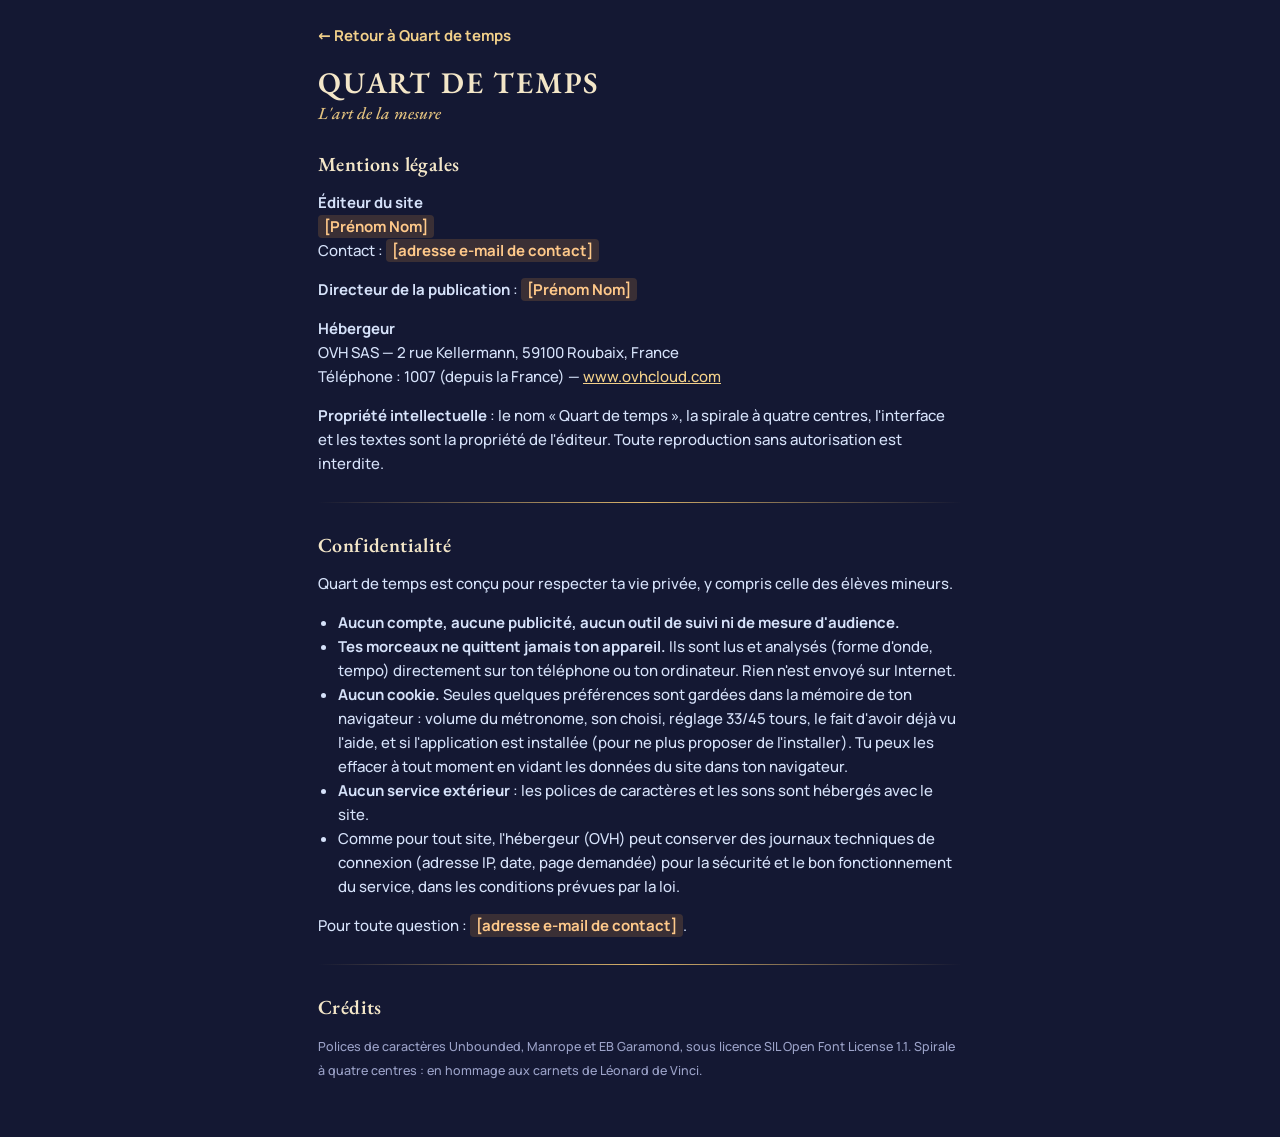
==== mentions-legales.html @ 1b4be7fa "Quart de temps — L'art de la mesure : lecteur et métronome (PWA) Co-Authored-By: Claude Opus 5.5 <no" ====
<!doctype html>
<html lang="fr">
<head>
<meta charset="utf-8">
<meta name="viewport" content="width=device-width, initial-scale=1, viewport-fit=cover">
<title>Mentions légales et confidentialité — Quart de temps</title>
<meta name="theme-color" content="#141833">
<link rel="icon" href="icons/icon.svg" type="image/svg+xml">
<link rel="stylesheet" href="fonts.css">
<style>
  :root { color-scheme: dark; }
  * { box-sizing: border-box; }
  body {
    margin: 0;
    background: #141833;
    color: #D6E2FA;
    font: 500 15px/1.6 "Manrope", system-ui, -apple-system, "Segoe UI", Roboto, sans-serif;
  }
  main {
    max-width: 680px;
    margin: 0 auto;
    padding-left: max(18px, env(safe-area-inset-left, 0px));
    padding-right: max(18px, env(safe-area-inset-right, 0px));
    padding-block: max(24px, env(safe-area-inset-top, 0px)) max(40px, env(safe-area-inset-bottom, 0px));
  }
  a { color: #F2D08A; }
  .back { display: inline-block; margin-bottom: 18px; font-weight: 700; text-decoration: none; }
  h1 { margin: 0 0 4px; font: 600 30px/1.15 "EB Garamond", Georgia, serif; letter-spacing: .06em; color: #F3E6C8; }
  .devise { margin: 0 0 28px; font: italic 500 17px/1 "EB Garamond", Georgia, serif; color: #E3C27F; }
  h2 { margin: 30px 0 8px; font: 600 20px/1.2 "EB Garamond", Georgia, serif; color: #F3E6C8; letter-spacing: .02em; }
  p, li { color: #D6E2FA; }
  ul { padding-left: 20px; }
  .fill { padding: 1px 6px; border-radius: 4px; background: rgba(255, 166, 61, .16); color: #FFC98A; font-weight: 700; }
  .rule { height: 1px; margin: 26px 0; background: linear-gradient(90deg, rgba(217, 178, 106, 0), #D9B26A, rgba(217, 178, 106, 0)); }
  small { color: #9CA3C9; }
</style>
</head>
<body>
<main>
  <a class="back" href="./">← Retour à Quart de temps</a>
  <h1>QUART DE TEMPS</h1>
  <p class="devise">L'art de la mesure</p>

  <h2>Mentions légales</h2>
  <p><b>Éditeur du site</b><br>
    <span class="fill">[Prénom Nom]</span><br>
    Contact : <span class="fill">[adresse e-mail de contact]</span></p>
  <p><b>Directeur de la publication</b> : <span class="fill">[Prénom Nom]</span></p>
  <p><b>Hébergeur</b><br>
    OVH SAS — 2 rue Kellermann, 59100 Roubaix, France<br>
    Téléphone : 1007 (depuis la France) — <a href="https://www.ovhcloud.com" rel="noopener">www.ovhcloud.com</a></p>
  <p><b>Propriété intellectuelle</b> : le nom « Quart de temps », la spirale à quatre centres, l'interface et les textes sont la propriété de l'éditeur. Toute reproduction sans autorisation est interdite.</p>

  <div class="rule"></div>

  <h2>Confidentialité</h2>
  <p>Quart de temps est conçu pour respecter ta vie privée, y compris celle des élèves mineurs.</p>
  <ul>
    <li><b>Aucun compte, aucune publicité, aucun outil de suivi ni de mesure d'audience.</b></li>
    <li><b>Tes morceaux ne quittent jamais ton appareil.</b> Ils sont lus et analysés (forme d'onde, tempo) directement sur ton téléphone ou ton ordinateur. Rien n'est envoyé sur Internet.</li>
    <li><b>Aucun cookie.</b> Seules quelques préférences sont gardées dans la mémoire de ton navigateur : volume du métronome, son choisi, réglage 33/45 tours, le fait d'avoir déjà vu l'aide, et si l'application est installée (pour ne plus proposer de l'installer). Tu peux les effacer à tout moment en vidant les données du site dans ton navigateur.</li>
    <li><b>Aucun service extérieur</b> : les polices de caractères et les sons sont hébergés avec le site.</li>
    <li>Comme pour tout site, l'hébergeur (OVH) peut conserver des journaux techniques de connexion (adresse IP, date, page demandée) pour la sécurité et le bon fonctionnement du service, dans les conditions prévues par la loi.</li>
  </ul>
  <p>Pour toute question : <span class="fill">[adresse e-mail de contact]</span>.</p>

  <div class="rule"></div>

  <h2>Crédits</h2>
  <p><small>Polices de caractères Unbounded, Manrope et EB Garamond, sous licence SIL Open Font License 1.1. Spirale à quatre centres : en hommage aux carnets de Léonard de Vinci.</small></p>
</main>
</body>
</html>
---- fonts.css ----
/* Polices hébergées localement (aucun appel à Google : fonctionne hors connexion et respecte le RGPD). Sous-ensemble latin. */
@font-face { font-family: 'EB Garamond'; font-style: italic; font-weight: 500; font-display: swap; src: url('fonts/ebgaramond-italic-500.woff2') format('woff2'); unicode-range: U+0000-00FF, U+0131, U+0152-0153, U+02BB-02BC, U+02C6, U+02DA, U+02DC, U+0304, U+0308, U+0329, U+2000-206F, U+20AC, U+2122, U+2191, U+2193, U+2212, U+2215, U+FEFF, U+FFFD; }
@font-face { font-family: 'EB Garamond'; font-style: normal; font-weight: 500; font-display: swap; src: url('fonts/ebgaramond-normal-500.woff2') format('woff2'); unicode-range: U+0000-00FF, U+0131, U+0152-0153, U+02BB-02BC, U+02C6, U+02DA, U+02DC, U+0304, U+0308, U+0329, U+2000-206F, U+20AC, U+2122, U+2191, U+2193, U+2212, U+2215, U+FEFF, U+FFFD; }
@font-face { font-family: 'EB Garamond'; font-style: normal; font-weight: 600; font-display: swap; src: url('fonts/ebgaramond-normal-500.woff2') format('woff2'); unicode-range: U+0000-00FF, U+0131, U+0152-0153, U+02BB-02BC, U+02C6, U+02DA, U+02DC, U+0304, U+0308, U+0329, U+2000-206F, U+20AC, U+2122, U+2191, U+2193, U+2212, U+2215, U+FEFF, U+FFFD; }
@font-face { font-family: 'Manrope'; font-style: normal; font-weight: 500; font-display: swap; src: url('fonts/manrope-normal-500.woff2') format('woff2'); unicode-range: U+0000-00FF, U+0131, U+0152-0153, U+02BB-02BC, U+02C6, U+02DA, U+02DC, U+0304, U+0308, U+0329, U+2000-206F, U+20AC, U+2122, U+2191, U+2193, U+2212, U+2215, U+FEFF, U+FFFD; }
@font-face { font-family: 'Manrope'; font-style: normal; font-weight: 600; font-display: swap; src: url('fonts/manrope-normal-500.woff2') format('woff2'); unicode-range: U+0000-00FF, U+0131, U+0152-0153, U+02BB-02BC, U+02C6, U+02DA, U+02DC, U+0304, U+0308, U+0329, U+2000-206F, U+20AC, U+2122, U+2191, U+2193, U+2212, U+2215, U+FEFF, U+FFFD; }
@font-face { font-family: 'Manrope'; font-style: normal; font-weight: 700; font-display: swap; src: url('fonts/manrope-normal-500.woff2') format('woff2'); unicode-range: U+0000-00FF, U+0131, U+0152-0153, U+02BB-02BC, U+02C6, U+02DA, U+02DC, U+0304, U+0308, U+0329, U+2000-206F, U+20AC, U+2122, U+2191, U+2193, U+2212, U+2215, U+FEFF, U+FFFD; }
@font-face { font-family: 'Manrope'; font-style: normal; font-weight: 800; font-display: swap; src: url('fonts/manrope-normal-500.woff2') format('woff2'); unicode-range: U+0000-00FF, U+0131, U+0152-0153, U+02BB-02BC, U+02C6, U+02DA, U+02DC, U+0304, U+0308, U+0329, U+2000-206F, U+20AC, U+2122, U+2191, U+2193, U+2212, U+2215, U+FEFF, U+FFFD; }
@font-face { font-family: 'Unbounded'; font-style: normal; font-weight: 400; font-display: swap; src: url('fonts/unbounded-normal-400.woff2') format('woff2'); unicode-range: U+0000-00FF, U+0131, U+0152-0153, U+02BB-02BC, U+02C6, U+02DA, U+02DC, U+0304, U+0308, U+0329, U+2000-206F, U+20AC, U+2122, U+2191, U+2193, U+2212, U+2215, U+FEFF, U+FFFD; }
@font-face { font-family: 'Unbounded'; font-style: normal; font-weight: 500; font-display: swap; src: url('fonts/unbounded-normal-400.woff2') format('woff2'); unicode-range: U+0000-00FF, U+0131, U+0152-0153, U+02BB-02BC, U+02C6, U+02DA, U+02DC, U+0304, U+0308, U+0329, U+2000-206F, U+20AC, U+2122, U+2191, U+2193, U+2212, U+2215, U+FEFF, U+FFFD; }
@font-face { font-family: 'Unbounded'; font-style: normal; font-weight: 600; font-display: swap; src: url('fonts/unbounded-normal-400.woff2') format('woff2'); unicode-range: U+0000-00FF, U+0131, U+0152-0153, U+02BB-02BC, U+02C6, U+02DA, U+02DC, U+0304, U+0308, U+0329, U+2000-206F, U+20AC, U+2122, U+2191, U+2193, U+2212, U+2215, U+FEFF, U+FFFD; }
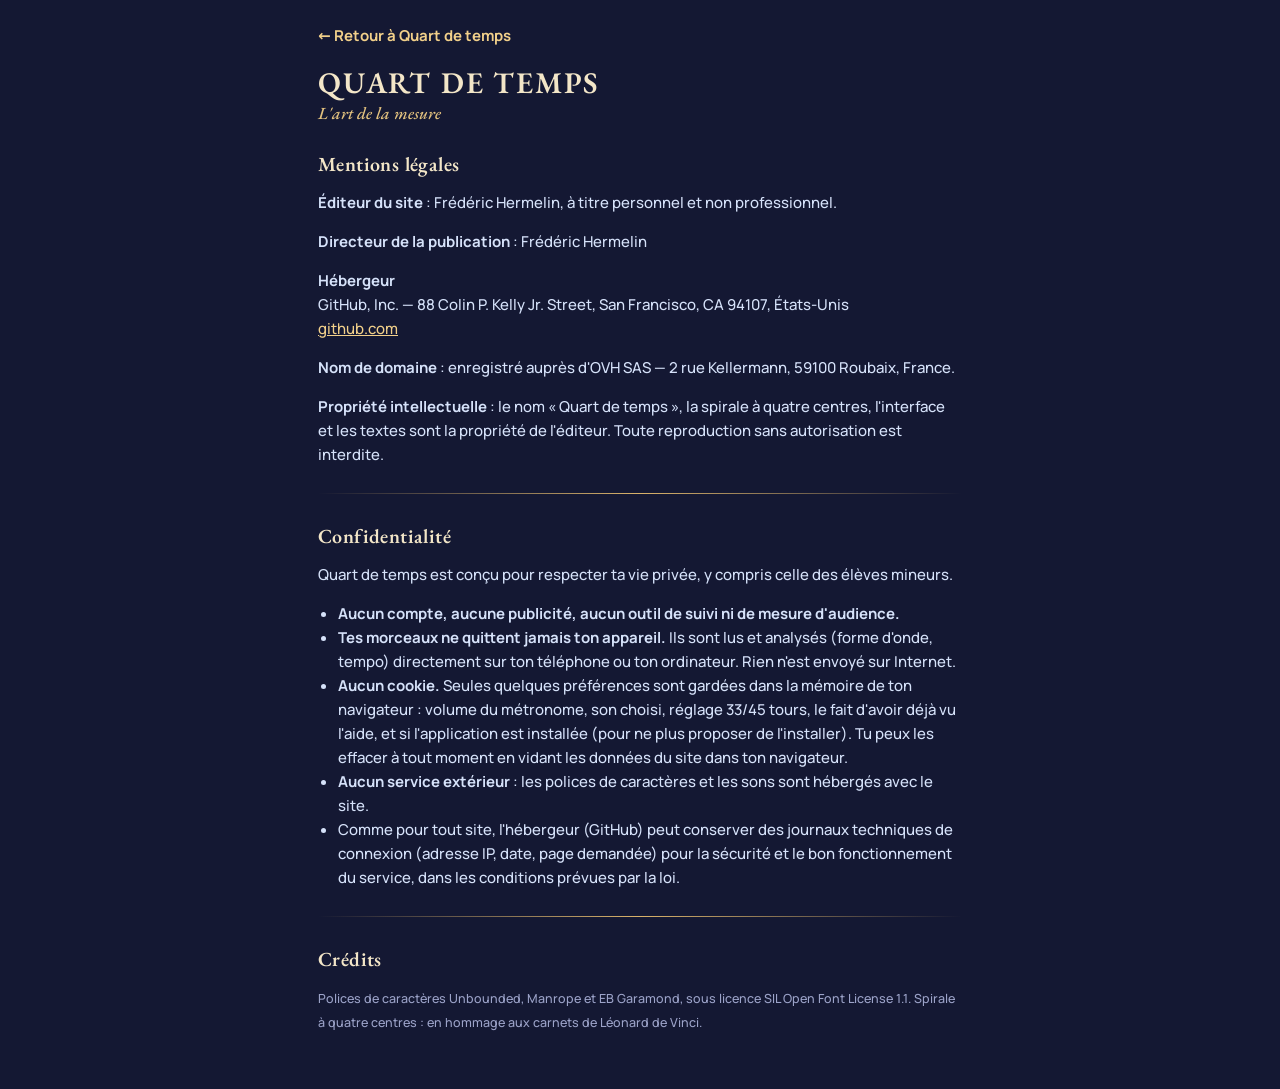
==== commit 620a9ca1: "Signature Frédéric Hermelin en pied de page ; mentions légales : éditeur, hébergeur GitHub (cache v2" ====
--- a/mentions-legales.html
+++ b/mentions-legales.html
@@ -42,13 +42,12 @@
   <p class="devise">L'art de la mesure</p>
 
   <h2>Mentions légales</h2>
-  <p><b>Éditeur du site</b><br>
-    <span class="fill">[Prénom Nom]</span><br>
-    Contact : <span class="fill">[adresse e-mail de contact]</span></p>
-  <p><b>Directeur de la publication</b> : <span class="fill">[Prénom Nom]</span></p>
+  <p><b>Éditeur du site</b> : Frédéric Hermelin, à titre personnel et non professionnel.</p>
+  <p><b>Directeur de la publication</b> : Frédéric Hermelin</p>
   <p><b>Hébergeur</b><br>
-    OVH SAS — 2 rue Kellermann, 59100 Roubaix, France<br>
-    Téléphone : 1007 (depuis la France) — <a href="https://www.ovhcloud.com" rel="noopener">www.ovhcloud.com</a></p>
+    GitHub, Inc. — 88 Colin P. Kelly Jr. Street, San Francisco, CA 94107, États-Unis<br>
+    <a href="https://github.com" rel="noopener">github.com</a></p>
+  <p><b>Nom de domaine</b> : enregistré auprès d'OVH SAS — 2 rue Kellermann, 59100 Roubaix, France.</p>
   <p><b>Propriété intellectuelle</b> : le nom « Quart de temps », la spirale à quatre centres, l'interface et les textes sont la propriété de l'éditeur. Toute reproduction sans autorisation est interdite.</p>
 
   <div class="rule"></div>
@@ -60,9 +59,8 @@
     <li><b>Tes morceaux ne quittent jamais ton appareil.</b> Ils sont lus et analysés (forme d'onde, tempo) directement sur ton téléphone ou ton ordinateur. Rien n'est envoyé sur Internet.</li>
     <li><b>Aucun cookie.</b> Seules quelques préférences sont gardées dans la mémoire de ton navigateur : volume du métronome, son choisi, réglage 33/45 tours, le fait d'avoir déjà vu l'aide, et si l'application est installée (pour ne plus proposer de l'installer). Tu peux les effacer à tout moment en vidant les données du site dans ton navigateur.</li>
     <li><b>Aucun service extérieur</b> : les polices de caractères et les sons sont hébergés avec le site.</li>
-    <li>Comme pour tout site, l'hébergeur (OVH) peut conserver des journaux techniques de connexion (adresse IP, date, page demandée) pour la sécurité et le bon fonctionnement du service, dans les conditions prévues par la loi.</li>
+    <li>Comme pour tout site, l'hébergeur (GitHub) peut conserver des journaux techniques de connexion (adresse IP, date, page demandée) pour la sécurité et le bon fonctionnement du service, dans les conditions prévues par la loi.</li>
   </ul>
-  <p>Pour toute question : <span class="fill">[adresse e-mail de contact]</span>.</p>
 
   <div class="rule"></div>
 
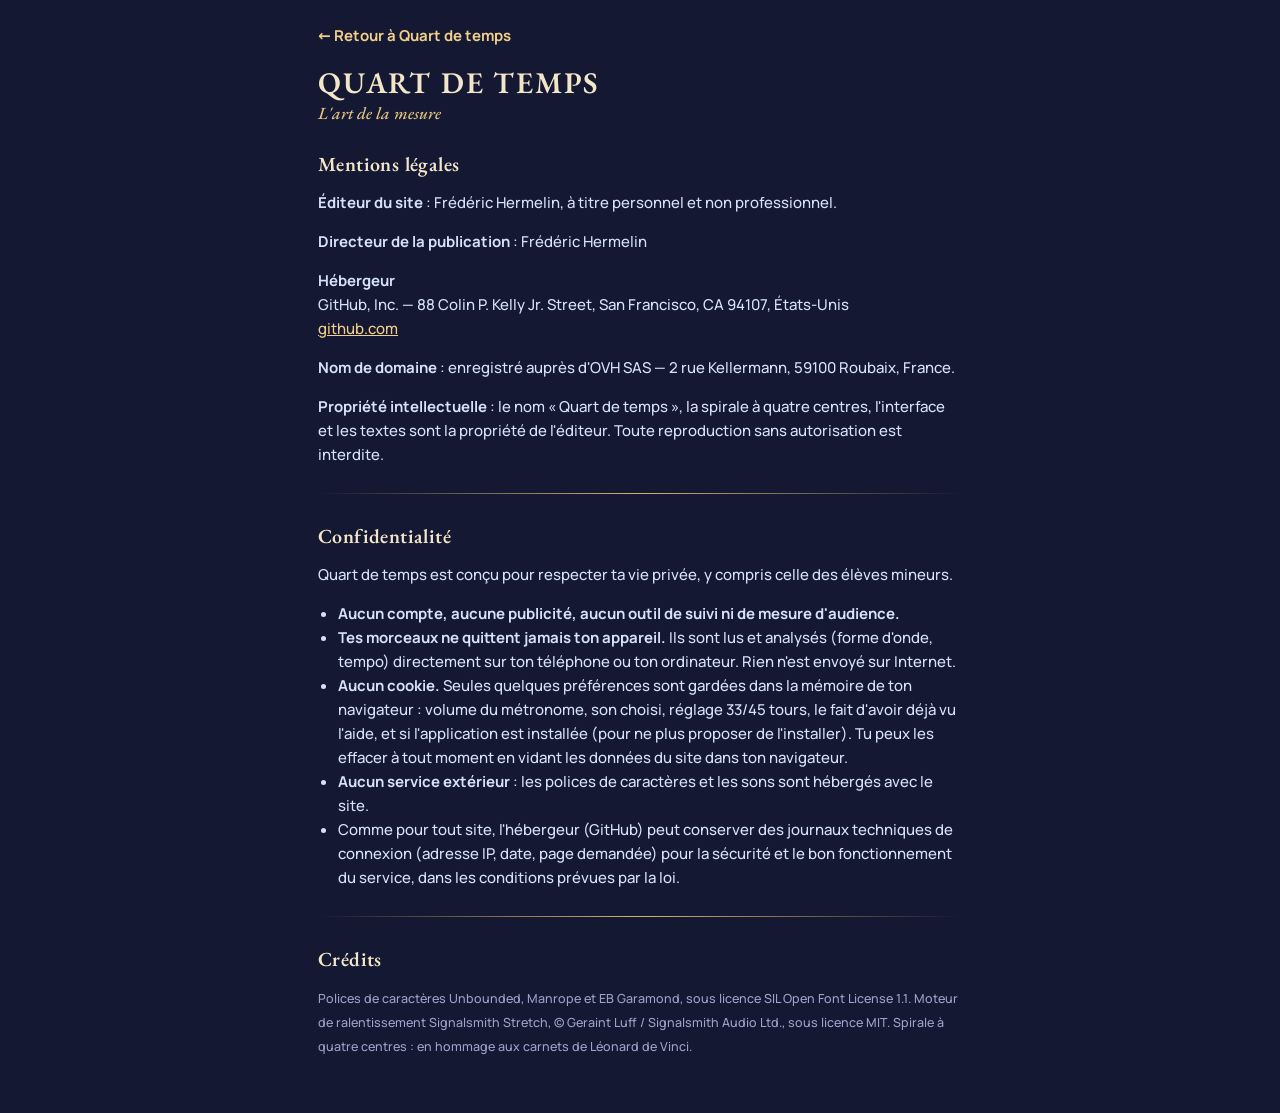
==== commit c8306be4: "Ralentisseur Signalsmith Stretch (MIT) : qualité studio, attaques de batterie nettes ; lecteur natif" ====
--- a/mentions-legales.html
+++ b/mentions-legales.html
@@ -65,7 +65,7 @@
   <div class="rule"></div>
 
   <h2>Crédits</h2>
-  <p><small>Polices de caractères Unbounded, Manrope et EB Garamond, sous licence SIL Open Font License 1.1. Spirale à quatre centres : en hommage aux carnets de Léonard de Vinci.</small></p>
+  <p><small>Polices de caractères Unbounded, Manrope et EB Garamond, sous licence SIL Open Font License 1.1. Moteur de ralentissement Signalsmith Stretch, © Geraint Luff / Signalsmith Audio Ltd., sous licence MIT. Spirale à quatre centres : en hommage aux carnets de Léonard de Vinci.</small></p>
 </main>
 </body>
 </html>
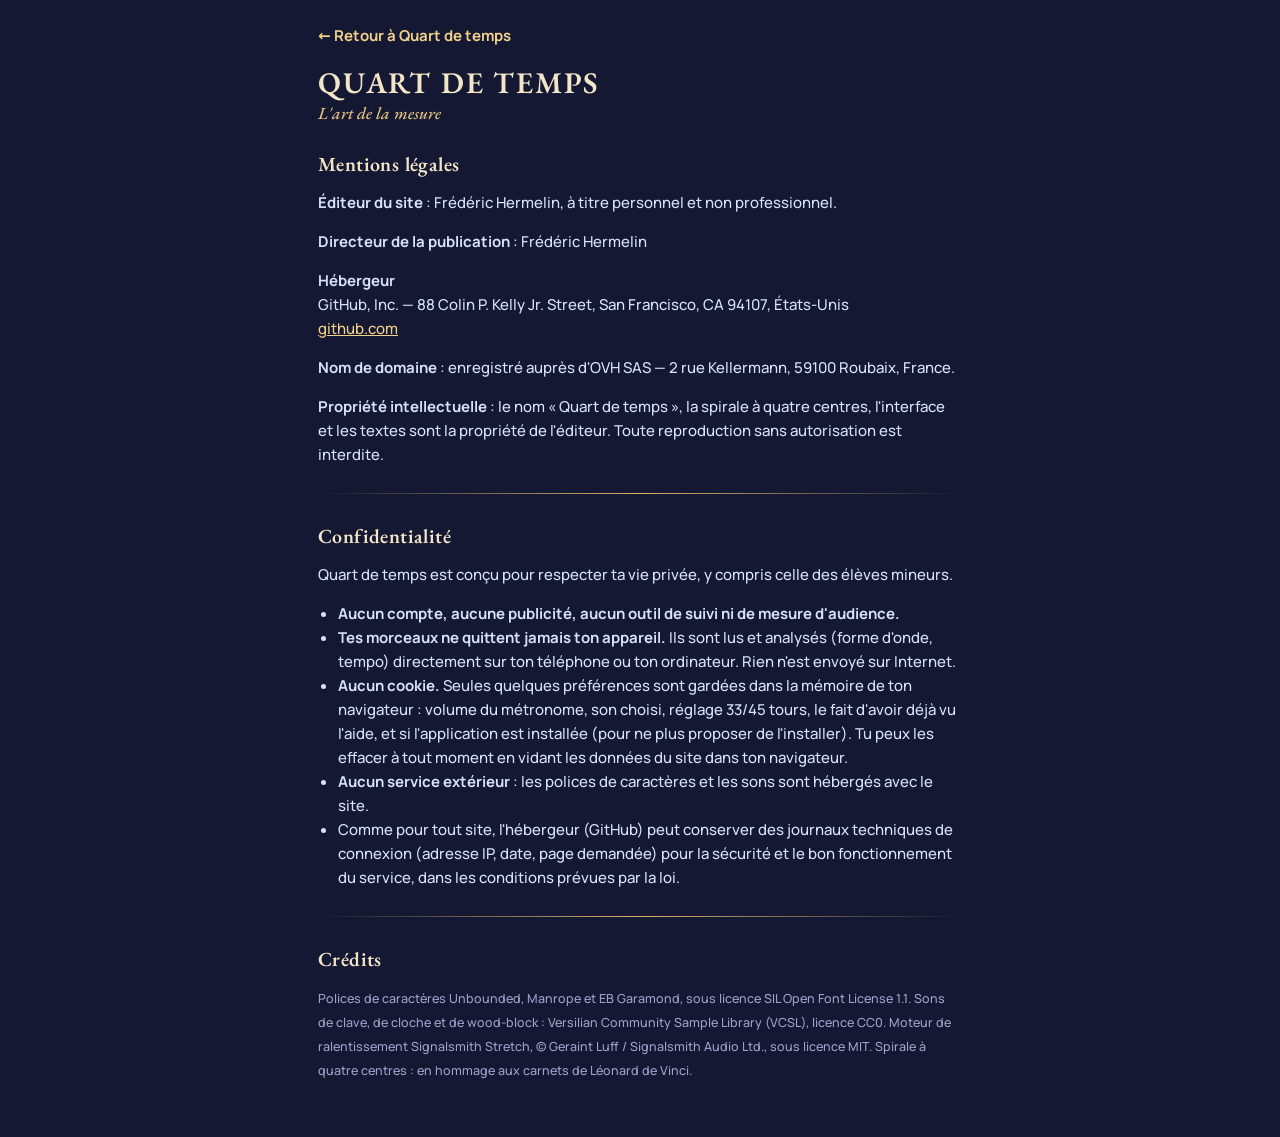
==== commit 8677e0b7: "Ergonomie : métronome en premier, Play doré central (−5 −1 ▶ +1 +5), disque à 85 %, toucher le 121 d" ====
--- a/mentions-legales.html
+++ b/mentions-legales.html
@@ -65,7 +65,7 @@
   <div class="rule"></div>
 
   <h2>Crédits</h2>
-  <p><small>Polices de caractères Unbounded, Manrope et EB Garamond, sous licence SIL Open Font License 1.1. Moteur de ralentissement Signalsmith Stretch, © Geraint Luff / Signalsmith Audio Ltd., sous licence MIT. Spirale à quatre centres : en hommage aux carnets de Léonard de Vinci.</small></p>
+  <p><small>Polices de caractères Unbounded, Manrope et EB Garamond, sous licence SIL Open Font License 1.1. Sons de clave, de cloche et de wood-block : Versilian Community Sample Library (VCSL), licence CC0. Moteur de ralentissement Signalsmith Stretch, © Geraint Luff / Signalsmith Audio Ltd., sous licence MIT. Spirale à quatre centres : en hommage aux carnets de Léonard de Vinci.</small></p>
 </main>
 </body>
 </html>
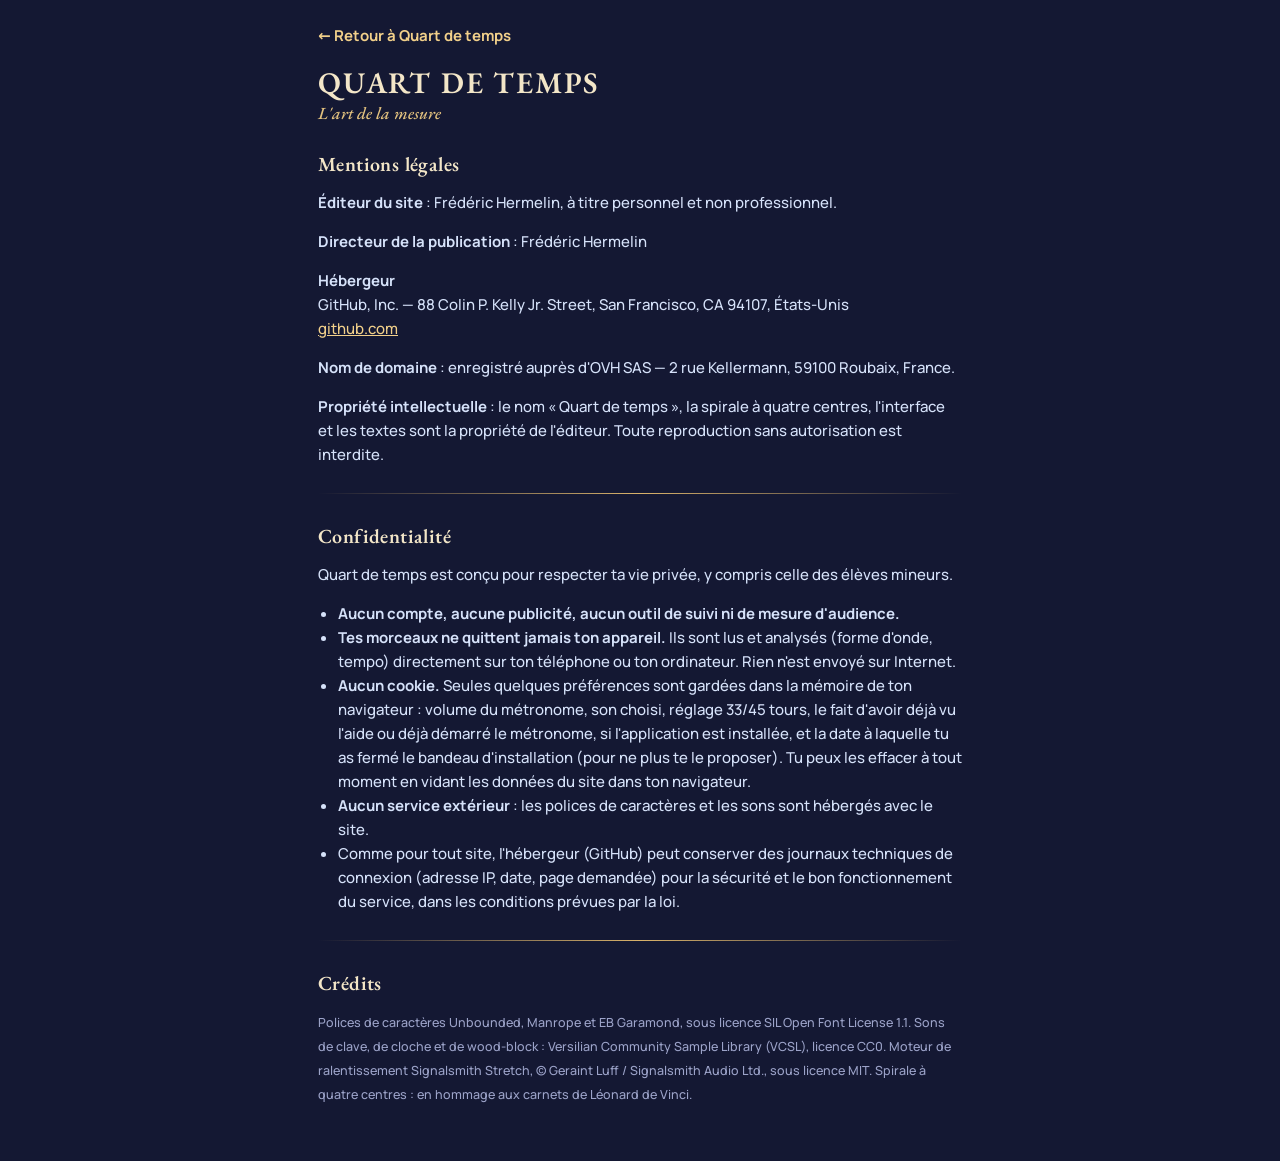
==== commit 188c52c6: "v61 : affichage tête haute à la place du rapporteur Co-Authored-By: Claude Sonnet 5.5 <noreply@anthr" ====
--- a/mentions-legales.html
+++ b/mentions-legales.html
@@ -57,7 +57,7 @@
   <ul>
     <li><b>Aucun compte, aucune publicité, aucun outil de suivi ni de mesure d'audience.</b></li>
     <li><b>Tes morceaux ne quittent jamais ton appareil.</b> Ils sont lus et analysés (forme d'onde, tempo) directement sur ton téléphone ou ton ordinateur. Rien n'est envoyé sur Internet.</li>
-    <li><b>Aucun cookie.</b> Seules quelques préférences sont gardées dans la mémoire de ton navigateur : volume du métronome, son choisi, réglage 33/45 tours, le fait d'avoir déjà vu l'aide, et si l'application est installée (pour ne plus proposer de l'installer). Tu peux les effacer à tout moment en vidant les données du site dans ton navigateur.</li>
+    <li><b>Aucun cookie.</b> Seules quelques préférences sont gardées dans la mémoire de ton navigateur : volume du métronome, son choisi, réglage 33/45 tours, le fait d'avoir déjà vu l'aide ou déjà démarré le métronome, si l'application est installée, et la date à laquelle tu as fermé le bandeau d'installation (pour ne plus te le proposer). Tu peux les effacer à tout moment en vidant les données du site dans ton navigateur.</li>
     <li><b>Aucun service extérieur</b> : les polices de caractères et les sons sont hébergés avec le site.</li>
     <li>Comme pour tout site, l'hébergeur (GitHub) peut conserver des journaux techniques de connexion (adresse IP, date, page demandée) pour la sécurité et le bon fonctionnement du service, dans les conditions prévues par la loi.</li>
   </ul>
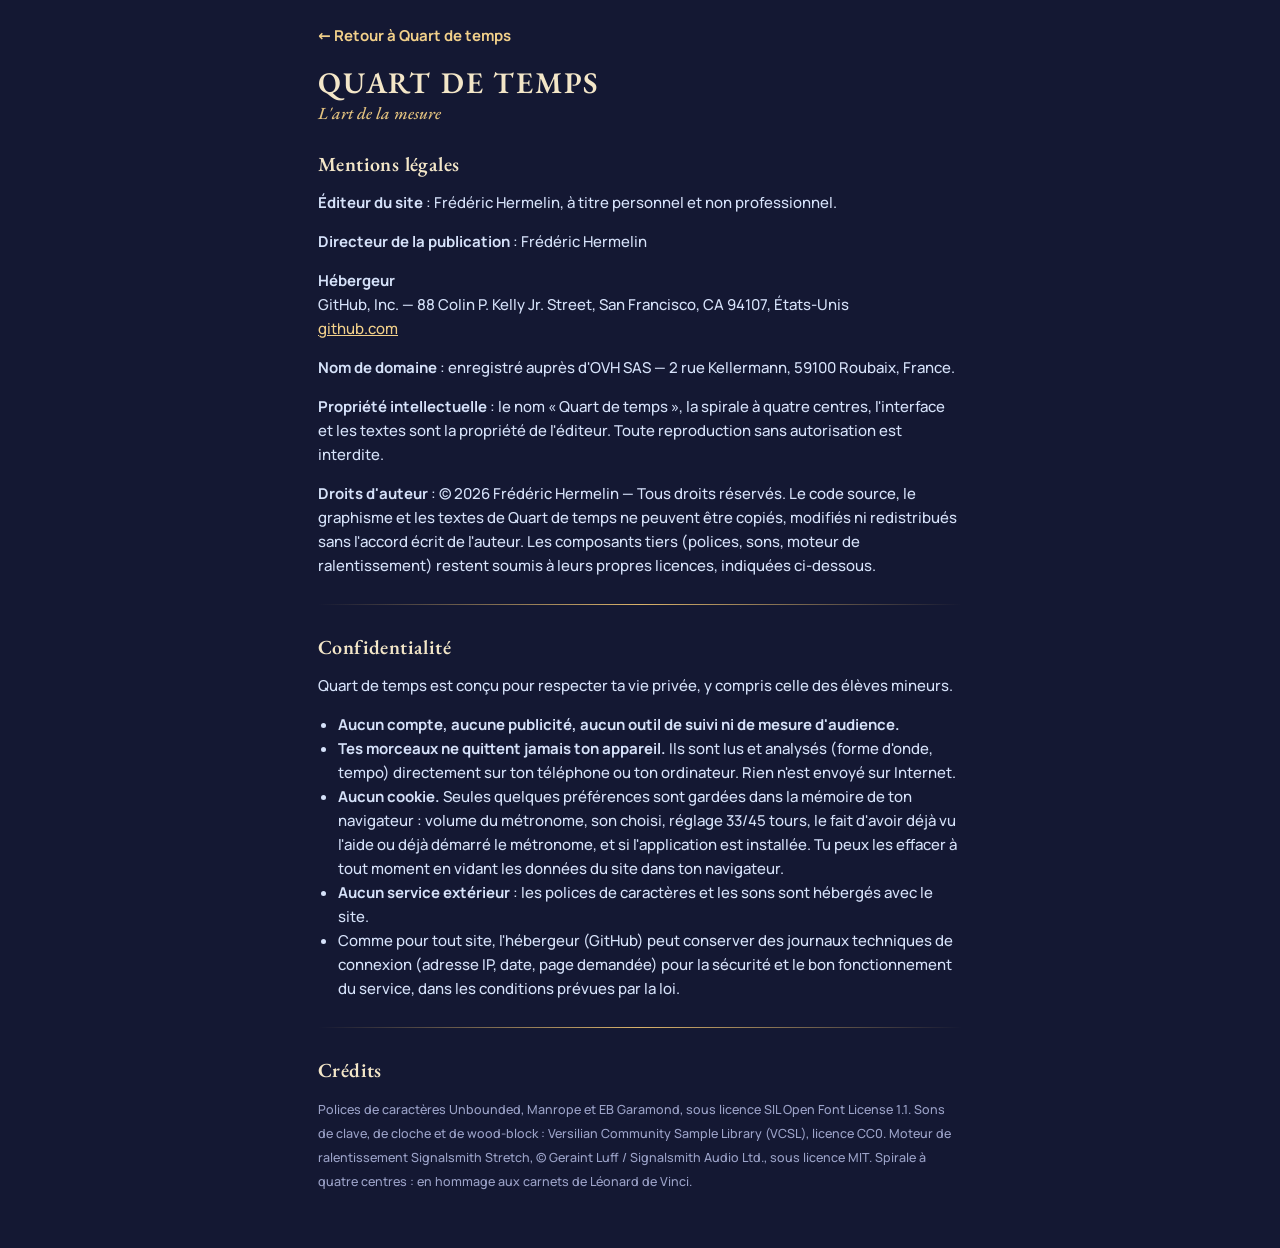
==== commit 8c2eb968: "v97 : droits d'auteur et licence, coup de boomer sur le haut-parleur, disque à glisser pour choisir " ====
--- a/mentions-legales.html
+++ b/mentions-legales.html
@@ -49,6 +49,7 @@
     <a href="https://github.com" rel="noopener">github.com</a></p>
   <p><b>Nom de domaine</b> : enregistré auprès d'OVH SAS — 2 rue Kellermann, 59100 Roubaix, France.</p>
   <p><b>Propriété intellectuelle</b> : le nom « Quart de temps », la spirale à quatre centres, l'interface et les textes sont la propriété de l'éditeur. Toute reproduction sans autorisation est interdite.</p>
+  <p><b>Droits d'auteur</b> : © 2026 Frédéric Hermelin — Tous droits réservés. Le code source, le graphisme et les textes de Quart de temps ne peuvent être copiés, modifiés ni redistribués sans l'accord écrit de l'auteur. Les composants tiers (polices, sons, moteur de ralentissement) restent soumis à leurs propres licences, indiquées ci-dessous.</p>
 
   <div class="rule"></div>
 
@@ -57,7 +58,7 @@
   <ul>
     <li><b>Aucun compte, aucune publicité, aucun outil de suivi ni de mesure d'audience.</b></li>
     <li><b>Tes morceaux ne quittent jamais ton appareil.</b> Ils sont lus et analysés (forme d'onde, tempo) directement sur ton téléphone ou ton ordinateur. Rien n'est envoyé sur Internet.</li>
-    <li><b>Aucun cookie.</b> Seules quelques préférences sont gardées dans la mémoire de ton navigateur : volume du métronome, son choisi, réglage 33/45 tours, le fait d'avoir déjà vu l'aide ou déjà démarré le métronome, si l'application est installée, et la date à laquelle tu as fermé le bandeau d'installation (pour ne plus te le proposer). Tu peux les effacer à tout moment en vidant les données du site dans ton navigateur.</li>
+    <li><b>Aucun cookie.</b> Seules quelques préférences sont gardées dans la mémoire de ton navigateur : volume du métronome, son choisi, réglage 33/45 tours, le fait d'avoir déjà vu l'aide ou déjà démarré le métronome, et si l'application est installée. Tu peux les effacer à tout moment en vidant les données du site dans ton navigateur.</li>
     <li><b>Aucun service extérieur</b> : les polices de caractères et les sons sont hébergés avec le site.</li>
     <li>Comme pour tout site, l'hébergeur (GitHub) peut conserver des journaux techniques de connexion (adresse IP, date, page demandée) pour la sécurité et le bon fonctionnement du service, dans les conditions prévues par la loi.</li>
   </ul>
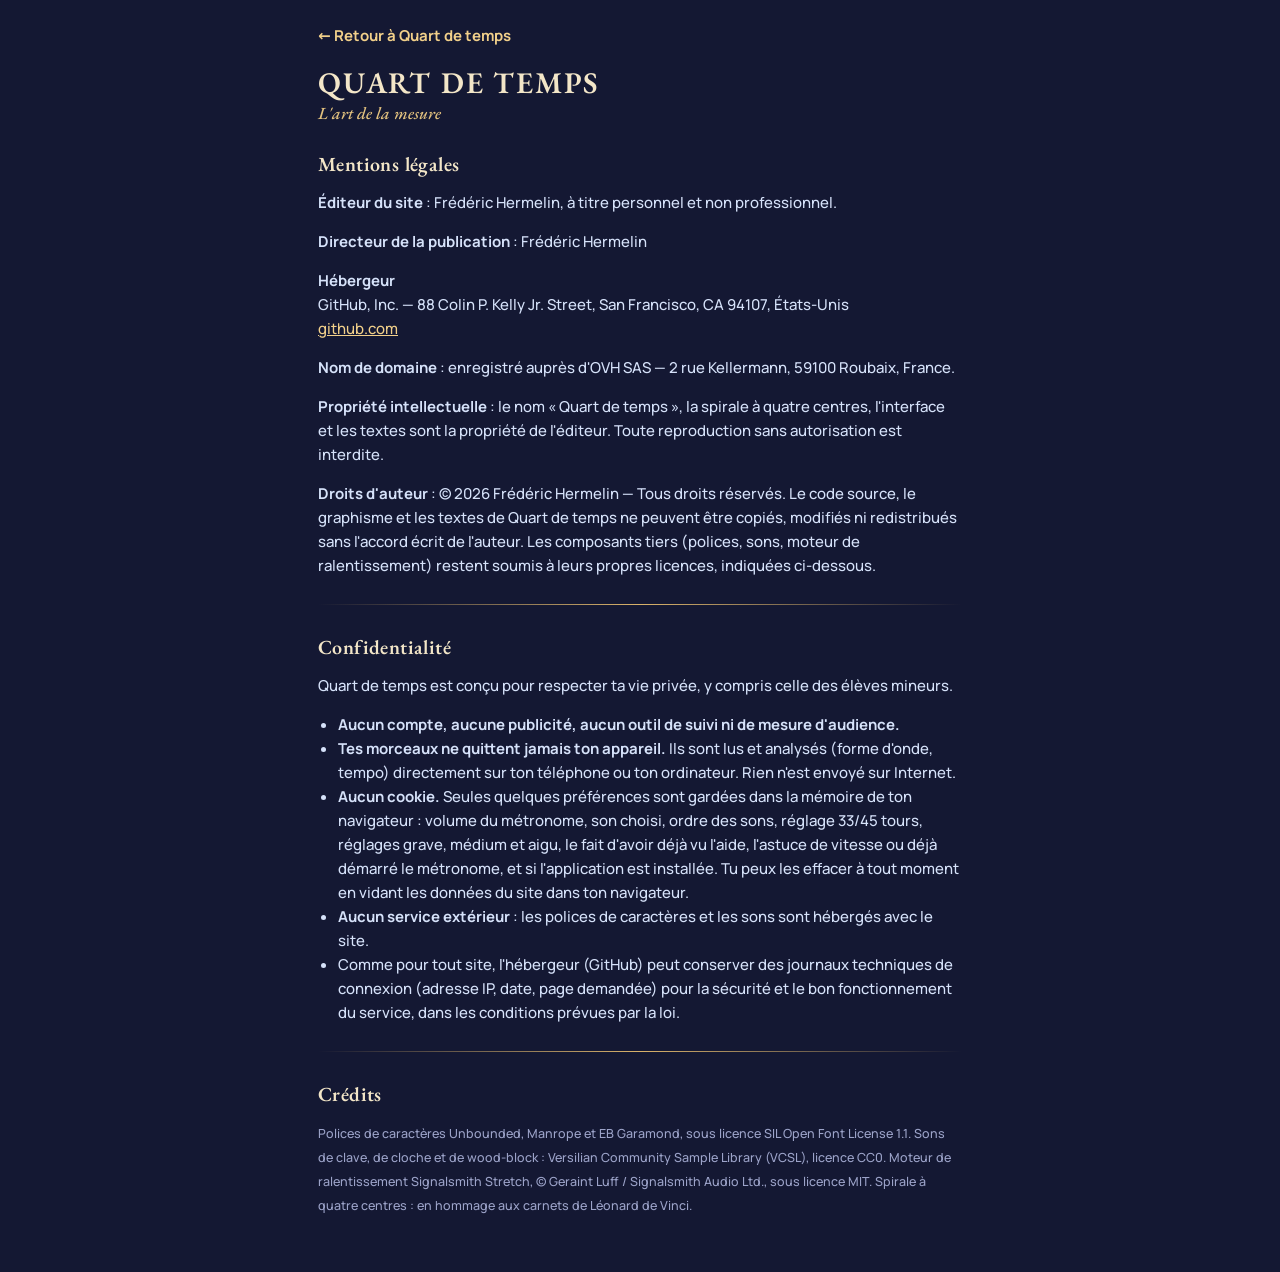
==== commit 1d822442: "v102 : lien des mentions plus grand, plus de débordement horizontal, préférences complétées, fichier" ====
--- a/mentions-legales.html
+++ b/mentions-legales.html
@@ -58,7 +58,7 @@
   <ul>
     <li><b>Aucun compte, aucune publicité, aucun outil de suivi ni de mesure d'audience.</b></li>
     <li><b>Tes morceaux ne quittent jamais ton appareil.</b> Ils sont lus et analysés (forme d'onde, tempo) directement sur ton téléphone ou ton ordinateur. Rien n'est envoyé sur Internet.</li>
-    <li><b>Aucun cookie.</b> Seules quelques préférences sont gardées dans la mémoire de ton navigateur : volume du métronome, son choisi, réglage 33/45 tours, le fait d'avoir déjà vu l'aide ou déjà démarré le métronome, et si l'application est installée. Tu peux les effacer à tout moment en vidant les données du site dans ton navigateur.</li>
+    <li><b>Aucun cookie.</b> Seules quelques préférences sont gardées dans la mémoire de ton navigateur : volume du métronome, son choisi, ordre des sons, réglage 33/45 tours, réglages grave, médium et aigu, le fait d'avoir déjà vu l'aide, l'astuce de vitesse ou déjà démarré le métronome, et si l'application est installée. Tu peux les effacer à tout moment en vidant les données du site dans ton navigateur.</li>
     <li><b>Aucun service extérieur</b> : les polices de caractères et les sons sont hébergés avec le site.</li>
     <li>Comme pour tout site, l'hébergeur (GitHub) peut conserver des journaux techniques de connexion (adresse IP, date, page demandée) pour la sécurité et le bon fonctionnement du service, dans les conditions prévues par la loi.</li>
   </ul>
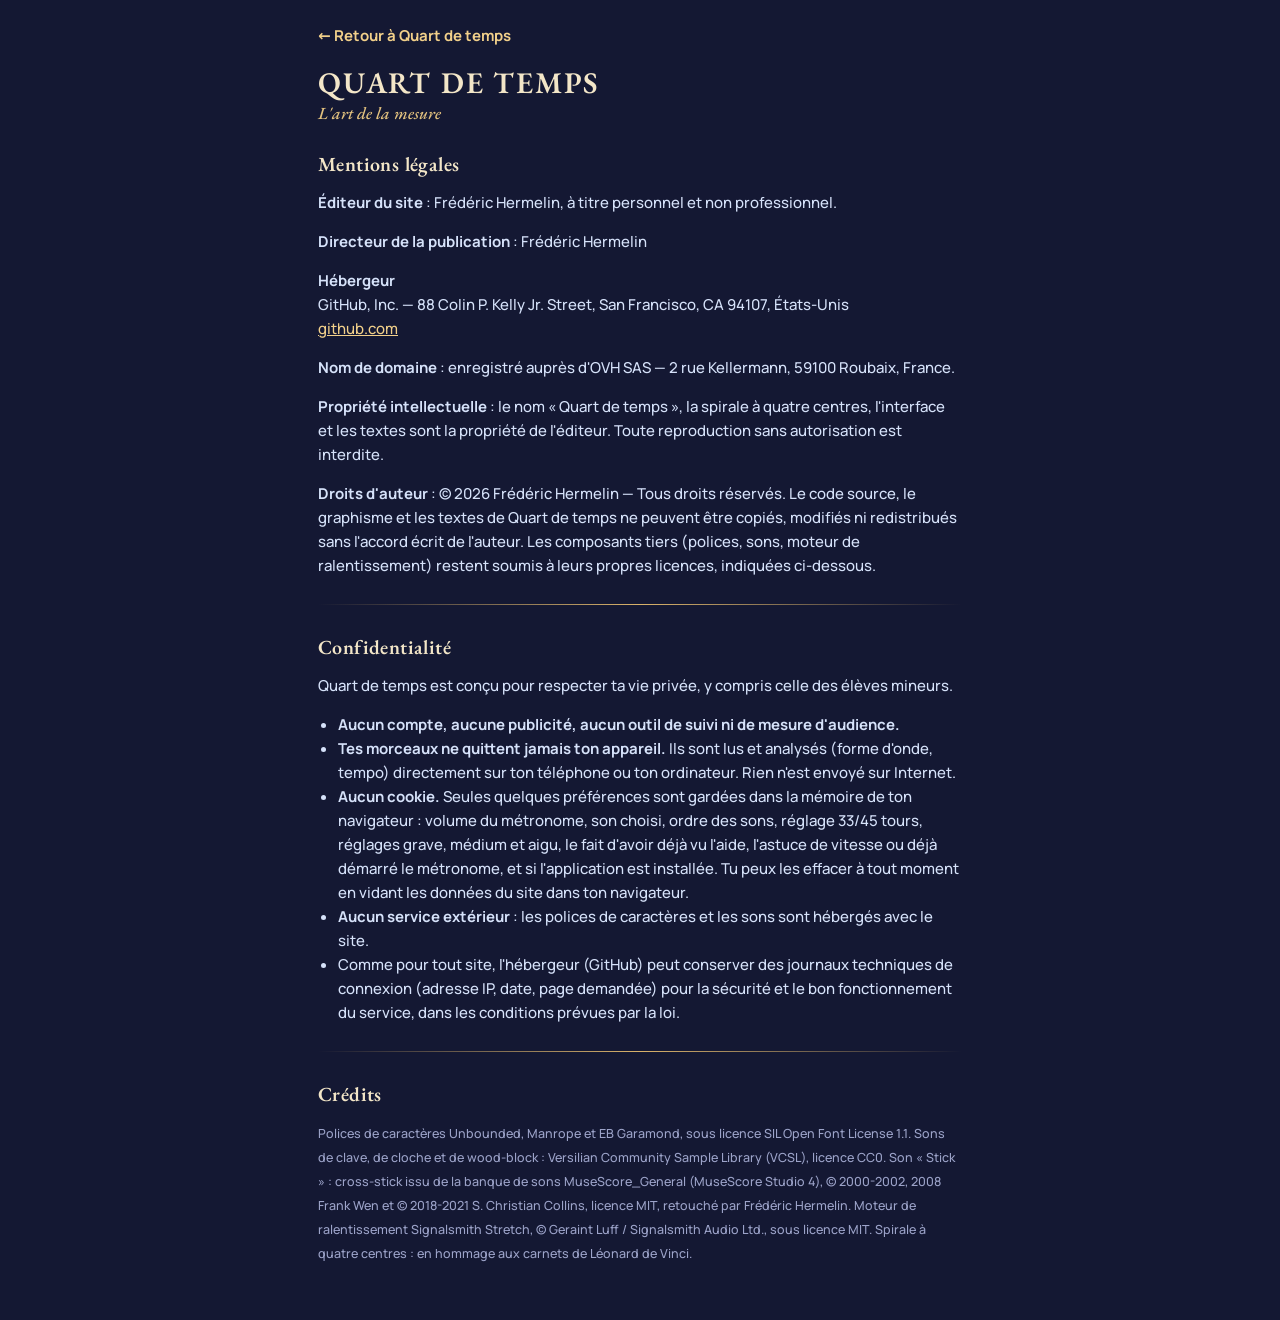
==== commit b47712c6: "v103 : le son « Stick » remplace la conga, crédits et licence mis à jour Co-Authored-By: Claude Sonn" ====
--- a/mentions-legales.html
+++ b/mentions-legales.html
@@ -66,7 +66,7 @@
   <div class="rule"></div>
 
   <h2>Crédits</h2>
-  <p><small>Polices de caractères Unbounded, Manrope et EB Garamond, sous licence SIL Open Font License 1.1. Sons de clave, de cloche et de wood-block : Versilian Community Sample Library (VCSL), licence CC0. Moteur de ralentissement Signalsmith Stretch, © Geraint Luff / Signalsmith Audio Ltd., sous licence MIT. Spirale à quatre centres : en hommage aux carnets de Léonard de Vinci.</small></p>
+  <p><small>Polices de caractères Unbounded, Manrope et EB Garamond, sous licence SIL Open Font License 1.1. Sons de clave, de cloche et de wood-block : Versilian Community Sample Library (VCSL), licence CC0. Son « Stick » : cross-stick issu de la banque de sons MuseScore_General (MuseScore Studio 4), © 2000-2002, 2008 Frank Wen et © 2018-2021 S. Christian Collins, licence MIT, retouché par Frédéric Hermelin. Moteur de ralentissement Signalsmith Stretch, © Geraint Luff / Signalsmith Audio Ltd., sous licence MIT. Spirale à quatre centres : en hommage aux carnets de Léonard de Vinci.</small></p>
 </main>
 </body>
 </html>
